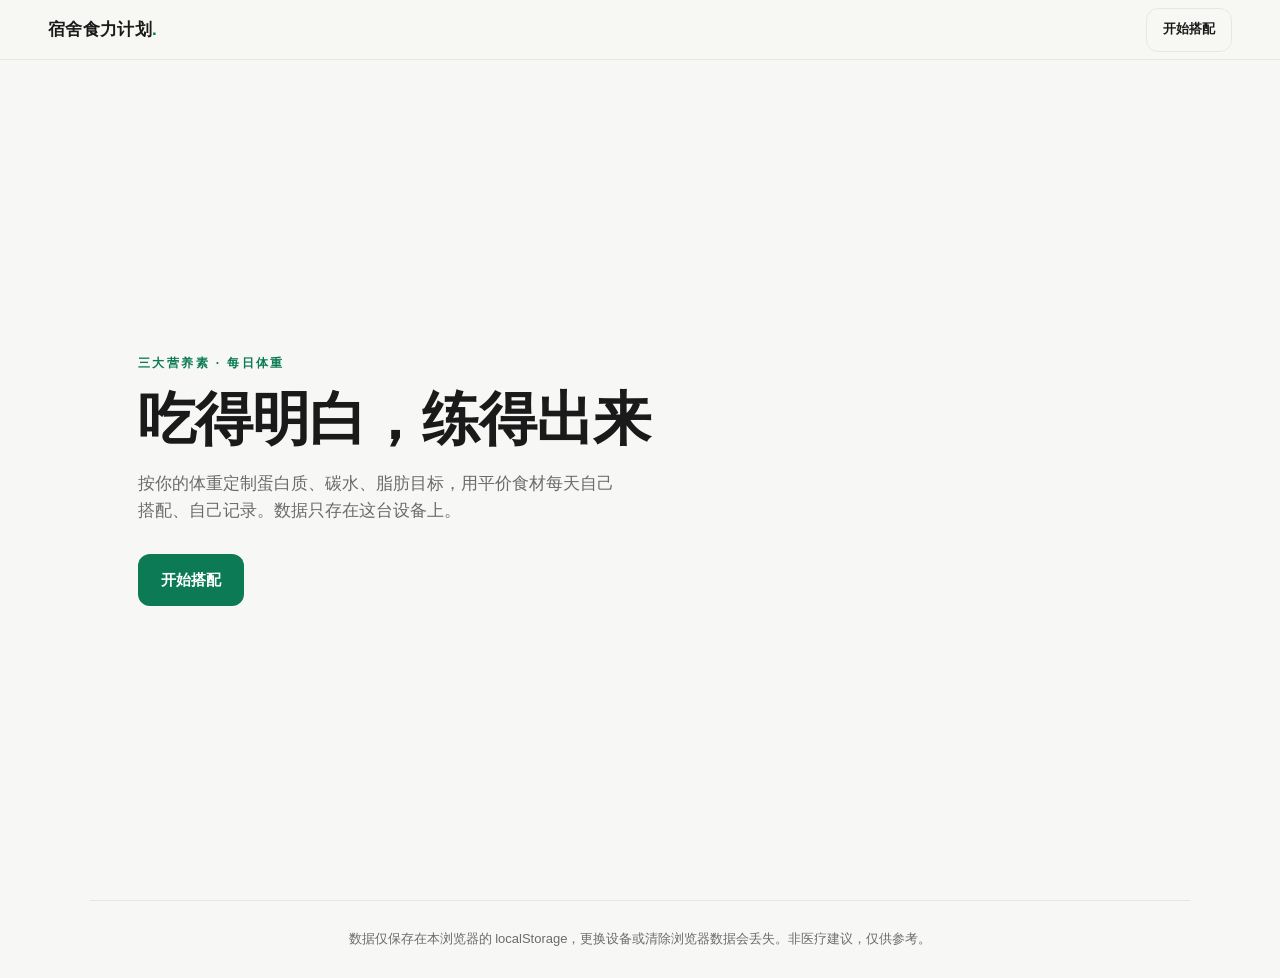
==== index.html @ 304f9b67 "adapt: mobile tabbar + 44px touch targets; document: sync DESIGN.md/design.json" ====
<!DOCTYPE html>
<html lang="zh-CN">
<head>
<meta charset="UTF-8">
<meta name="viewport" content="width=device-width, initial-scale=1.0">
<meta name="color-scheme" content="light dark">
<title>宿舍食力计划</title>
<link rel="stylesheet" href="styles.css">
</head>
<body>

<nav>
  <span class="brand">宿舍食力计划<span class="dot">.</span></span>
  <a class="btn ghost small" id="navCta" href="dorm-fit.html">开始搭配</a>
</nav>

<main>

  <header class="hero solo">
    <div class="hero-copy">
      <div class="eyebrow">三大营养素 · 每日体重</div>
      <h1>吃得明白，练得出来</h1>
      <p class="sub">按你的体重定制蛋白质、碳水、脂肪目标，用平价食材每天自己搭配、自己记录。数据只存在这台设备上。</p>
      <div class="ctas">
        <a class="btn primary" id="ctaMain" href="dorm-fit.html">开始搭配</a>
      </div>
    </div>
  </header>

</main>

<footer>数据仅保存在本浏览器的 localStorage，更换设备或清除浏览器数据会丢失。非医疗建议，仅供参考。</footer>

<nav class="tabbar" aria-label="主导航">
  <a href="dorm-fit.html#targets"><svg viewBox="0 0 24 24" fill="none" stroke="currentColor" stroke-width="2"><rect x="3" y="3" width="18" height="18" rx="2"/><path d="M9 9h6v6H9z"/></svg>目标</a>
  <a href="dorm-fit.html#foods"><svg viewBox="0 0 24 24" fill="none" stroke="currentColor" stroke-width="2"><path d="M12 2L2 7l10 5 10-5-10-5zM2 17l10 5 10-5M2 12l10 5 10-5"/></svg>食材</a>
  <a href="dorm-fit.html#plan" aria-current="page"><svg viewBox="0 0 24 24" fill="none" stroke="currentColor" stroke-width="2"><rect x="3" y="4" width="18" height="18" rx="2"/><path d="M9 12h6M9 16h6"/></svg>搭配</a>
  <a href="dorm-fit.html#weight"><svg viewBox="0 0 24 24" fill="none" stroke="currentColor" stroke-width="2"><path d="M12 2v20M17 5H7"/></svg>体重</a>
  <a href="dorm-fit.html#purchases"><svg viewBox="0 0 24 24" fill="none" stroke="currentColor" stroke-width="2"><circle cx="9" cy="21" r="1"/><circle cx="20" cy="21" r="1"/><path d="M1 1h4l2.68 13.39a2 2 0 0 0 2 1.61h9.72a2 2 0 0 0 2-1.61L23 6H6"/></svg>采购</a>
</nav>

<script>
try {
  if (localStorage.getItem('dorm-fit-profile')) {
    document.getElementById('ctaMain').textContent = '继续搭配';
    document.getElementById('navCta').textContent = '继续搭配';
  }
} catch (e) {}
</script>

</body>
</html>
---- styles.css ----
:root{
  --bg:#f7f7f5; --surface:#ffffff; --text:#1a1a1a; --muted:#6b6b6b;
  --line:#e6e6e2; --accent:#0f9d6e; --accent-text:#0b7a55; --accent-fill:#0b7a55;
  --accent-soft:#e6f5ee; --on-accent:#ffffff; --err:#c0392b;
  accent-color:var(--accent);
}
@media (prefers-color-scheme: dark){
  :root{
    --bg:#0e0f0e; --surface:#171817; --text:#f2f2f0; --muted:#9a9a96;
    --line:#272827; --accent:#2fbd86; --accent-text:#4fd39f; --accent-fill:#2fbd86;
    --accent-soft:#14382b; --on-accent:#0a1611; --err:#e5736a;
  }
}
*{box-sizing:border-box}
html{scroll-behavior:smooth; scrollbar-color:var(--muted) transparent; scrollbar-width:thin}
::-webkit-scrollbar{width:10px; height:10px}
::-webkit-scrollbar-track{background:transparent}
::-webkit-scrollbar-thumb{background:var(--muted); border-radius:5px; border:3px solid var(--bg)}
::selection{background:var(--accent); color:var(--on-accent)}
::placeholder{color:var(--muted); opacity:1}
body{
  margin:0; background:var(--bg); color:var(--text);
  font-family:-apple-system,BlinkMacSystemFont,"PingFang SC","Microsoft YaHei","Segoe UI",sans-serif;
  line-height:1.6; font-size:16px; -webkit-font-smoothing:antialiased;
}
nav{
  position:sticky; top:0; z-index:10; height:60px; display:flex; align-items:center;
  justify-content:space-between; padding:0 clamp(16px,4vw,48px);
  background:color-mix(in srgb, var(--bg) 82%, transparent);
  backdrop-filter:blur(10px); border-bottom:1px solid var(--line);
}
.brand{font-weight:800; letter-spacing:.02em; font-size:17px; color:var(--text); text-decoration:none}
.brand .dot{color:var(--accent-text)}
.navlinks{display:flex; gap:22px; font-size:14px; color:var(--muted)}
.navlinks a{color:inherit; text-decoration:none; text-underline-offset:3px}
.navlinks a:hover{color:var(--text)}
@media(max-width:760px){.navlinks{display:none}}

main{max-width:1100px; margin:0 auto; padding:0 clamp(16px,4vw,48px)}

.hero{
  min-height:calc(100dvh - 60px); display:grid; grid-template-columns:1.15fr .85fr;
  align-items:center; gap:clamp(24px,5vw,72px); padding:clamp(24px,5vw,64px) 0;
}
@media(max-width:860px){.hero{grid-template-columns:1fr; min-height:0}}
.hero.solo{grid-template-columns:1fr; max-width:820px}
.eyebrow{font-size:12px; letter-spacing:.2em; text-transform:uppercase; color:var(--accent-text); font-weight:700}
.hero h1{font-size:clamp(34px,5.4vw,58px); line-height:1.12; letter-spacing:-.02em; margin:14px 0 18px; text-wrap:balance}
.hero .sub,.page-intro .sub{color:var(--muted); font-size:17px; max-width:52ch}
.hero .ctas,.page-intro .ctas{display:flex; gap:14px; margin-top:30px; flex-wrap:wrap}

.page-intro{padding:clamp(32px,5vw,60px) 0 0}
.page-intro h1{font-size:clamp(30px,4.4vw,46px); line-height:1.14; letter-spacing:-.02em; margin:12px 0 14px; text-wrap:balance}
.page-intro .sub{margin:0; font-size:16px}
.btn{
  display:inline-flex; align-items:center; justify-content:center; gap:8px;
  border-radius:12px; padding:13px 22px; font-size:15px; font-weight:700; cursor:pointer;
  border:1px solid transparent; text-decoration:none; transition:transform .12s ease;
  font-family:inherit;
}
.btn:active{transform:scale(.98)}
.btn.primary{background:var(--accent-fill); color:var(--on-accent)}
.btn.ghost{background:transparent; color:var(--text); border-color:var(--line)}
.btn.ghost:hover{border-color:var(--muted)}
.btn.small{padding:8px 14px; font-size:13px}
.btn:focus-visible,.fadd:focus-visible,.sstep:focus-visible,.sdel:focus-visible,
.navlinks a:focus-visible,.brand:focus-visible{outline:2px solid var(--accent-fill); outline-offset:2px}

@media(max-width:760px){
  .navlinks{display:none}
  .tabbar{display:flex}
}
.tabbar{display:none; position:fixed; bottom:0; left:0; right:0; height:56px; background:var(--surface); border-top:1px solid var(--line); z-index:100; justify-content:space-around; align-items:center; padding-bottom:env(safe-area-inset-bottom,0)}
.tabbar a{display:flex; flex-direction:column; align-items:center; gap:2px; color:var(--muted); text-decoration:none; font-size:11px; flex:1; min-height:44px; justify-content:center; padding:4px 0}
.tabbar a.active,.tabbar a:hover{color:var(--accent-text)}
.tabbar svg{width:22px; height:22px}

.btn{min-height:44px}
.btn.small{min-height:44px; padding:10px 16px}
.sstep{min-width:44px; min-height:44px}
.sdel{min-height:44px; padding:8px 12px}
.fadd{min-height:44px}
.delask .sdel{min-height:44px}

@media(max-width:760px){
  .selrow .sgram{min-height:44px}
  .gramwrap .sgram{min-height:44px}
}

section{padding:clamp(40px,6vw,72px) 0}
.sec-head{margin-bottom:28px}
h2{font-size:clamp(24px,3.4vw,34px); letter-spacing:-.015em; margin:0 0 10px; text-wrap:balance}
.sec-head p{color:var(--muted); margin:0; max-width:60ch; font-size:15px}

.profilebar{display:flex; align-items:center; gap:14px; flex-wrap:wrap; margin-bottom:20px;
  color:var(--muted); font-size:14px; font-variant-numeric:tabular-nums}
.profilebar b{color:var(--text)}

.targets{display:grid; grid-template-columns:repeat(3,1fr); gap:16px; border-top:1px solid var(--line); padding-top:24px}
@media(max-width:700px){.targets{grid-template-columns:1fr}}
.tcard{
  background:var(--surface); border:1px solid var(--line); border-radius:16px; padding:24px 26px;
  display:flex; justify-content:space-between; align-items:flex-end; gap:12px;
}
.tcard .label{color:var(--muted); font-size:13px; margin-bottom:6px}
.tcard .big{font-size:44px; font-weight:800; letter-spacing:-.02em; line-height:1; font-variant-numeric:tabular-nums}
.tcard .unit{font-size:14px; color:var(--muted); font-weight:500}
.tcard .basis{align-self:flex-end; color:var(--muted); font-size:12px; white-space:nowrap}

.foodgrid{display:grid; grid-template-columns:repeat(auto-fill,minmax(210px,1fr)); gap:14px}
.fcard{
  background:var(--surface); border:1px solid var(--line); border-radius:16px; padding:16px;
  display:flex; flex-direction:column; gap:10px; transition:border-color .12s ease, transform .12s ease;
}
.fcard:hover{border-color:var(--accent); transform:translateY(-2px)}
.fcard .fhead{display:flex; justify-content:space-between; align-items:baseline; gap:8px}
.fcard .fname{font-weight:700; font-size:15px}
.fcard .funit{color:var(--muted); font-size:11px; text-align:right}
.macros{display:grid; grid-template-columns:repeat(3,1fr); gap:6px; font-size:12px; color:var(--muted);
  font-variant-numeric:tabular-nums}
.macros div{background:var(--bg); border:1px solid var(--line); border-radius:8px; padding:6px 4px; text-align:center}
.macros b{display:block; font-size:14px; color:var(--text); font-weight:700; margin-top:1px}
.fadd{
  margin-top:auto; border:1px solid var(--line); background:transparent; color:var(--accent-text);
  border-radius:10px; padding:9px 0; font-weight:700; font-size:14px; cursor:pointer;
  transition:background .12s ease, color .12s ease, border-color .12s ease; font-family:inherit;
}
.fadd:hover{background:var(--accent-fill); border-color:var(--accent-fill); color:var(--on-accent)}
.fadd:active{transform:scale(.98)}
.cat-label{font-weight:800; margin:26px 0 12px; font-size:15px}
.cat-label:first-child{margin-top:0}

.plan-wrap{display:grid; grid-template-columns:1fr 360px; gap:clamp(20px,4vw,40px); align-items:start}
@media(max-width:900px){.plan-wrap{grid-template-columns:1fr}}
.datebar{display:flex; align-items:center; gap:14px; flex-wrap:wrap; margin-bottom:16px}
input[type=date], input[type=number], input[type=text], select{
  background:var(--surface); color:var(--text); border:1px solid var(--line); border-radius:10px;
  padding:9px 12px; font-size:15px; font-family:inherit; font-variant-numeric:tabular-nums;
}
input:focus, select:focus{outline:2px solid var(--accent-fill); outline-offset:1px; border-color:var(--accent-fill)}
.panel{background:var(--surface); border:1px solid var(--line); border-radius:16px; padding:20px}
.panel h3{margin:0 0 14px; font-size:15px}
.totrow{margin-bottom:18px}
.totrow:last-child{margin-bottom:0}
.totrow .barline{display:flex; justify-content:space-between; font-size:13px; margin-bottom:6px; font-variant-numeric:tabular-nums}
.totrow .barline .val b{font-size:15px}
.totrow .barline .over{color:var(--accent-text); font-weight:700}
.bar{height:9px; background:var(--bg); border:1px solid var(--line); border-radius:99px; overflow:hidden}
.bar i{display:block; height:100%; width:100%; transform:scaleX(0); transform-origin:left;
  background:var(--accent); border-radius:99px; transition:transform .25s ease}
.empty{color:var(--muted); font-size:14px; padding:18px 0; text-align:center; border:1px dashed var(--line); border-radius:12px}
.selrow{display:flex; align-items:center; gap:10px; padding:10px 0; border-top:1px solid var(--line)}
.selrow:first-of-type{border-top:none}
.selrow .sname{font-weight:700; font-size:14px; min-width:80px}
.selrow .sgram{width:72px; text-align:center; padding:6px; font-size:14px}
.selrow .gramwrap{position:relative; display:inline-flex; align-items:center}
.selrow .gramwrap .sgram{padding-right:24px}
.selrow .gramwrap .gunit{position:absolute; right:9px; font-size:11px; color:var(--muted); pointer-events:none}
@media(max-width:600px){
  .selrow{flex-wrap:wrap}
  .selrow .sname{min-width:0}
  .selrow .smeta{flex-basis:100%; white-space:normal}
}
.sstepper{display:flex; gap:6px}
.sstep{width:34px; height:34px; border-radius:8px; border:1px solid var(--line); background:var(--bg);
  color:var(--text); font-weight:700; cursor:pointer; font-size:15px; line-height:1; font-family:inherit}
.sstep:hover{border-color:var(--accent); color:var(--accent-text)}
.sdel{margin-left:auto; background:none; border:none; color:var(--muted); font-size:12px; cursor:pointer;
  padding:4px; text-decoration:underline; text-underline-offset:3px; font-family:inherit; white-space:nowrap}
.sdel:hover{color:var(--text)}
.sdel.danger{color:var(--err)}
.delask{display:inline-flex; align-items:center; gap:12px; margin-left:auto}
.delask .sdel{margin-left:0}
.smeta{font-size:11px; color:var(--muted); font-variant-numeric:tabular-nums; white-space:nowrap}

.weight-form{display:flex; gap:12px; align-items:flex-end; flex-wrap:wrap}
.field{display:flex; flex-direction:column; gap:6px; font-size:13px; color:var(--muted)}
.chartbox{margin-top:24px}
.chartbox svg{width:100%; height:auto; display:block}
.wlist{margin-top:24px}
.wrow{display:flex; align-items:center; gap:12px; padding:10px 0; border-top:1px solid var(--line); font-variant-numeric:tabular-nums}
.wrow:first-of-type{border-top:none}
.wrow .wdate{color:var(--muted); font-size:13px; min-width:92px}
.wrow .wkg{font-weight:700; font-size:16px}
.delta{margin-left:auto; font-size:13px; color:var(--muted)}
.msg{color:var(--muted); font-size:13px; margin-top:14px}
.err{color:var(--err); font-size:13px; margin-top:10px}

.prow{display:grid; grid-template-columns:1.5fr .8fr .8fr 34px; gap:8px; margin-bottom:8px}
@media(max-width:600px){.prow{grid-template-columns:1fr 1fr}}
.prow input{width:100%}
.prow .sstep{width:34px; height:38px}
.ptotal{display:flex; justify-content:space-between; align-items:baseline; margin:18px 0 6px;
  border-top:1px solid var(--line); padding-top:16px; font-size:14px}
.ptotal b{font-size:22px; font-weight:800; font-variant-numeric:tabular-nums}
.pitem{display:grid; grid-template-columns:1.5fr .8fr .8fr; gap:8px; padding:8px 0; border-top:1px solid var(--line);
  font-size:14px; font-variant-numeric:tabular-nums}
.pitem:first-of-type{border-top:none}
.pitem .qty,.pitem .amt{color:var(--muted)}
.pentry{border:1px solid var(--line); border-radius:12px; padding:14px 16px; margin-bottom:12px}
.pentry .phead{display:flex; justify-content:space-between; align-items:baseline; gap:12px; margin-bottom:6px}
.pentry .pdate{font-weight:700; font-variant-numeric:tabular-nums}
.pentry .ptag{color:var(--muted); font-size:12px}
.pentry .ptot{margin-top:8px; text-align:right; font-weight:700; font-variant-numeric:tabular-nums}
.summary{display:flex; gap:28px; flex-wrap:wrap; padding:16px 0; border-bottom:1px solid var(--line); margin-bottom:16px;
  font-size:14px; color:var(--muted)}
.summary b{display:block; font-size:26px; color:var(--text); font-weight:800; font-variant-numeric:tabular-nums}

.overlay{position:fixed; inset:0; z-index:100; background:rgba(0,0,0,.55); display:flex;
  align-items:center; justify-content:center; padding:20px}
.overlay[hidden]{display:none}
.modal{background:var(--surface); border:1px solid var(--line); border-radius:16px; padding:clamp(22px,4vw,34px);
  max-width:440px; width:100%; max-height:92vh; overflow:auto}
.modal h2{margin:0 0 8px; font-size:24px}
.modal p.sub{color:var(--muted); font-size:14px; margin:0 0 22px}
.modal .fields{display:grid; gap:16px}
.modal .fields .field input, .modal .fields .field select{width:100%}
.modal .actions{margin-top:26px}

footer{border-top:1px solid var(--line); padding:28px clamp(16px,4vw,48px); color:var(--muted); font-size:13px;
  text-align:center; max-width:1100px; margin:0 auto}
@media (prefers-reduced-motion: reduce){
  html{scroll-behavior:auto} *{transition:none !important}
  [data-reveal]{opacity:1 !important; transform:none !important}
}
[data-reveal]{opacity:0; transform:translateY(18px); transition:opacity .5s ease, transform .5s ease}
[data-reveal].in{opacity:1; transform:none}
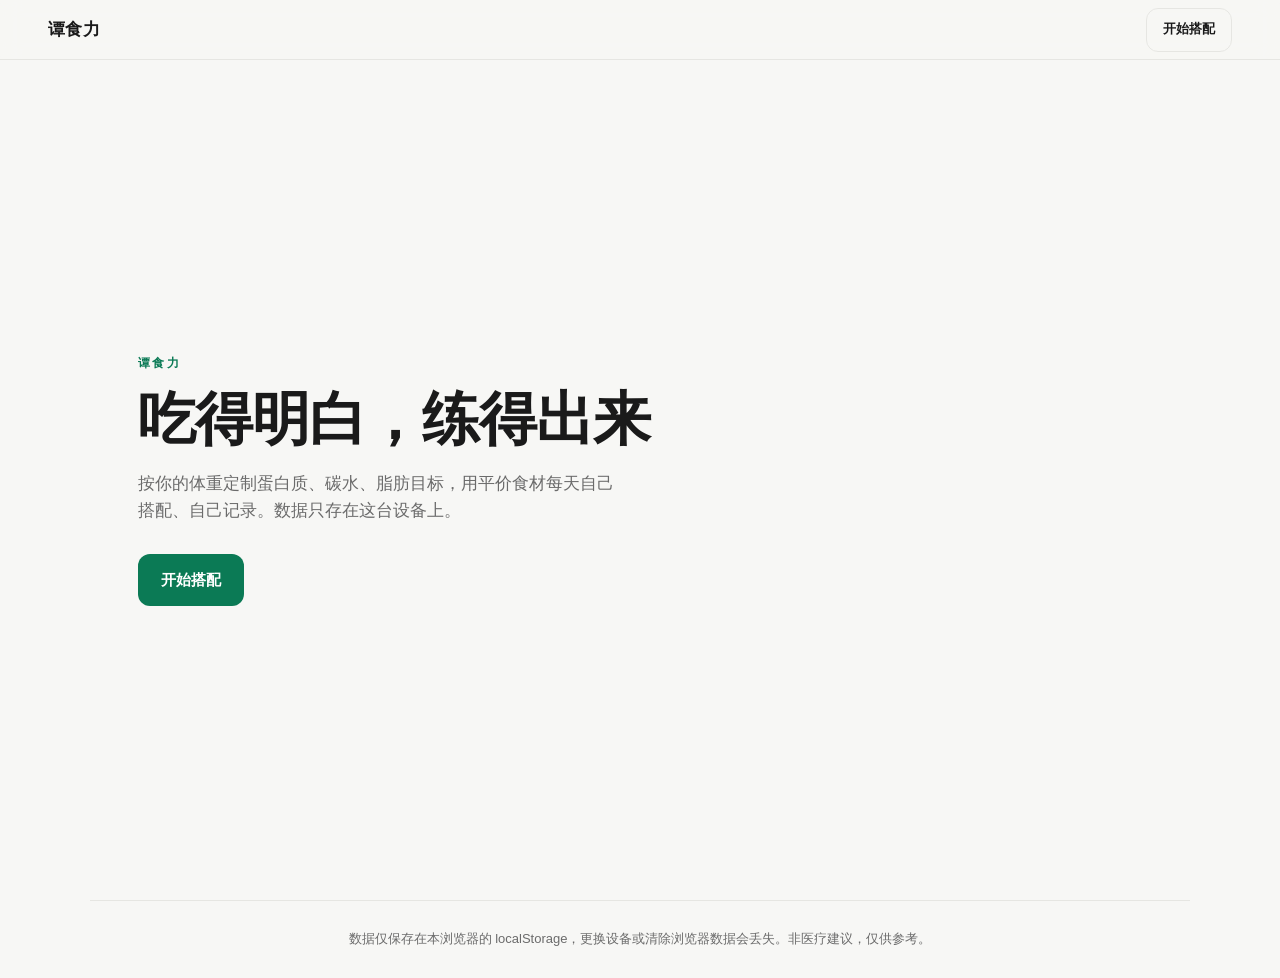
==== commit f3aba8fe: "brand: 谭食力; feature: 自定义食材+导出导入+自动重算开关+周月视图" ====
--- a/index.html
+++ b/index.html
@@ -4,13 +4,13 @@
 <meta charset="UTF-8">
 <meta name="viewport" content="width=device-width, initial-scale=1.0">
 <meta name="color-scheme" content="light dark">
-<title>宿舍食力计划</title>
+<title>谭食力</title>
 <link rel="stylesheet" href="styles.css">
 </head>
 <body>
 
 <nav>
-  <span class="brand">宿舍食力计划<span class="dot">.</span></span>
+  <span class="brand">谭食力</span>
   <a class="btn ghost small" id="navCta" href="dorm-fit.html">开始搭配</a>
 </nav>
 
@@ -18,7 +18,7 @@
 
   <header class="hero solo">
     <div class="hero-copy">
-      <div class="eyebrow">三大营养素 · 每日体重</div>
+      <div class="eyebrow">谭食力</div>
       <h1>吃得明白，练得出来</h1>
       <p class="sub">按你的体重定制蛋白质、碳水、脂肪目标，用平价食材每天自己搭配、自己记录。数据只存在这台设备上。</p>
       <div class="ctas">
--- a/styles.css
+++ b/styles.css
@@ -44,6 +44,8 @@
 }
 @media(max-width:860px){.hero{grid-template-columns:1fr; min-height:0}}
 .hero.solo{grid-template-columns:1fr; max-width:820px}
+.hero.with-image{grid-template-columns:1.15fr .85fr; max-width:1100px}
+@media(max-width:860px){.hero.with-image{grid-template-columns:1fr}}
 .eyebrow{font-size:12px; letter-spacing:.2em; text-transform:uppercase; color:var(--accent-text); font-weight:700}
 .hero h1{font-size:clamp(34px,5.4vw,58px); line-height:1.12; letter-spacing:-.02em; margin:14px 0 18px; text-wrap:balance}
 .hero .sub,.page-intro .sub{color:var(--muted); font-size:17px; max-width:52ch}
@@ -214,6 +216,9 @@
 .modal h2{margin:0 0 8px; font-size:24px}
 .modal p.sub{color:var(--muted); font-size:14px; margin:0 0 22px}
 .modal .fields{display:grid; gap:16px}
+.field-row{display:grid; grid-template-columns:repeat(3,1fr); gap:12px}
+@media(max-width:600px){.field-row{grid-template-columns:1fr}}
+.custom-food-bar{margin:16px 0; text-align:right}
 .modal .fields .field input, .modal .fields .field select{width:100%}
 .modal .actions{margin-top:26px}
 
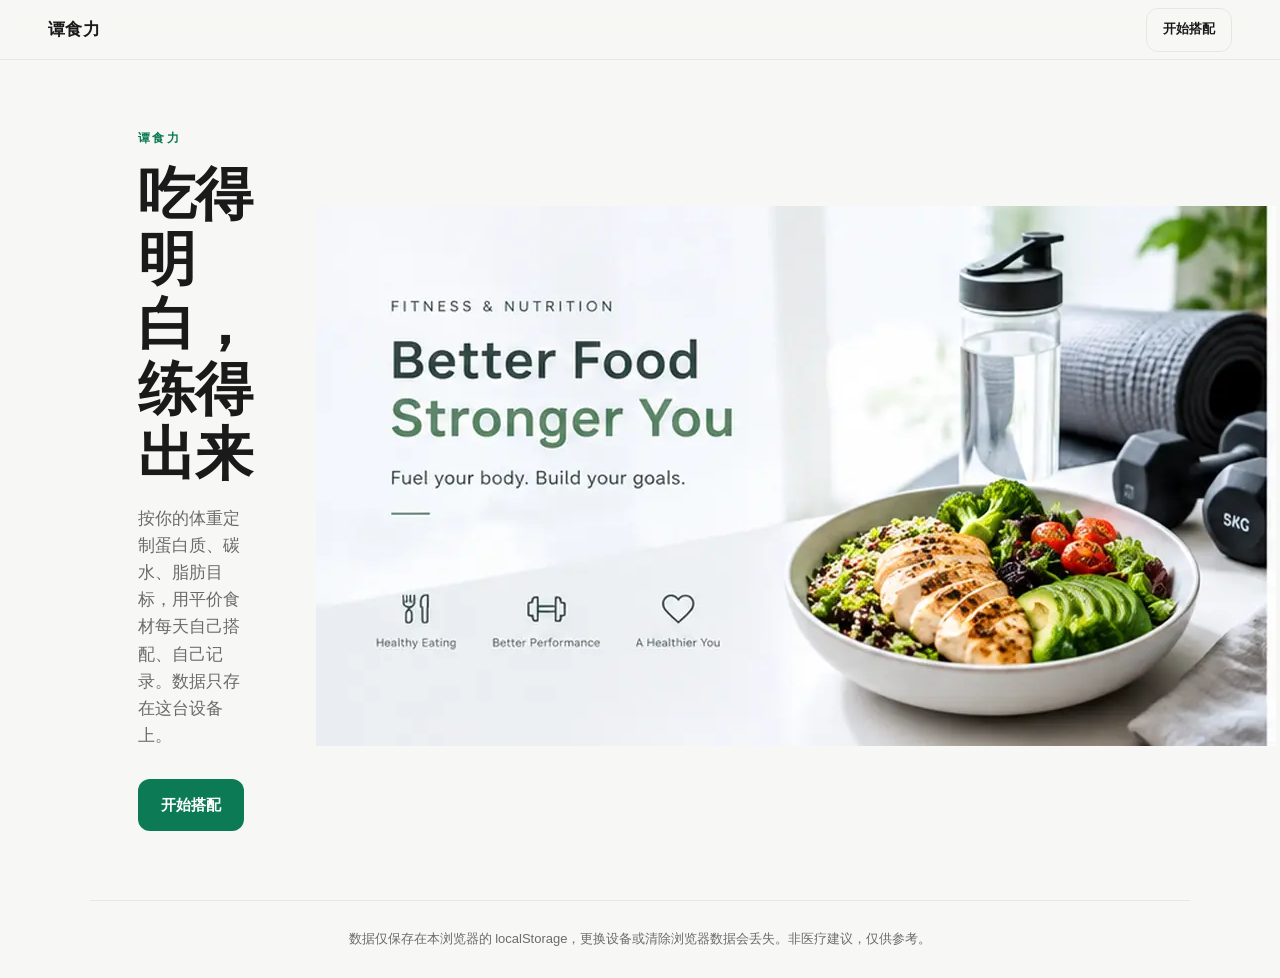
==== commit 7a1bad40: "fix: landing hero image; ensure custom food button visible" ====
--- a/index.html
+++ b/index.html
@@ -16,7 +16,7 @@
 
 <main>
 
-  <header class="hero solo">
+  <header class="hero with-image">
     <div class="hero-copy">
       <div class="eyebrow">谭食力</div>
       <h1>吃得明白，练得出来</h1>
@@ -24,6 +24,9 @@
       <div class="ctas">
         <a class="btn primary" id="ctaMain" href="dorm-fit.html">开始搭配</a>
       </div>
+    </div>
+    <div class="imgwrap">
+      <img src="01_home_hero.webp" alt="宿舍健身饮食：备餐台、电子秤、食材、笔记本" loading="eager" decoding="async">
     </div>
   </header>
 
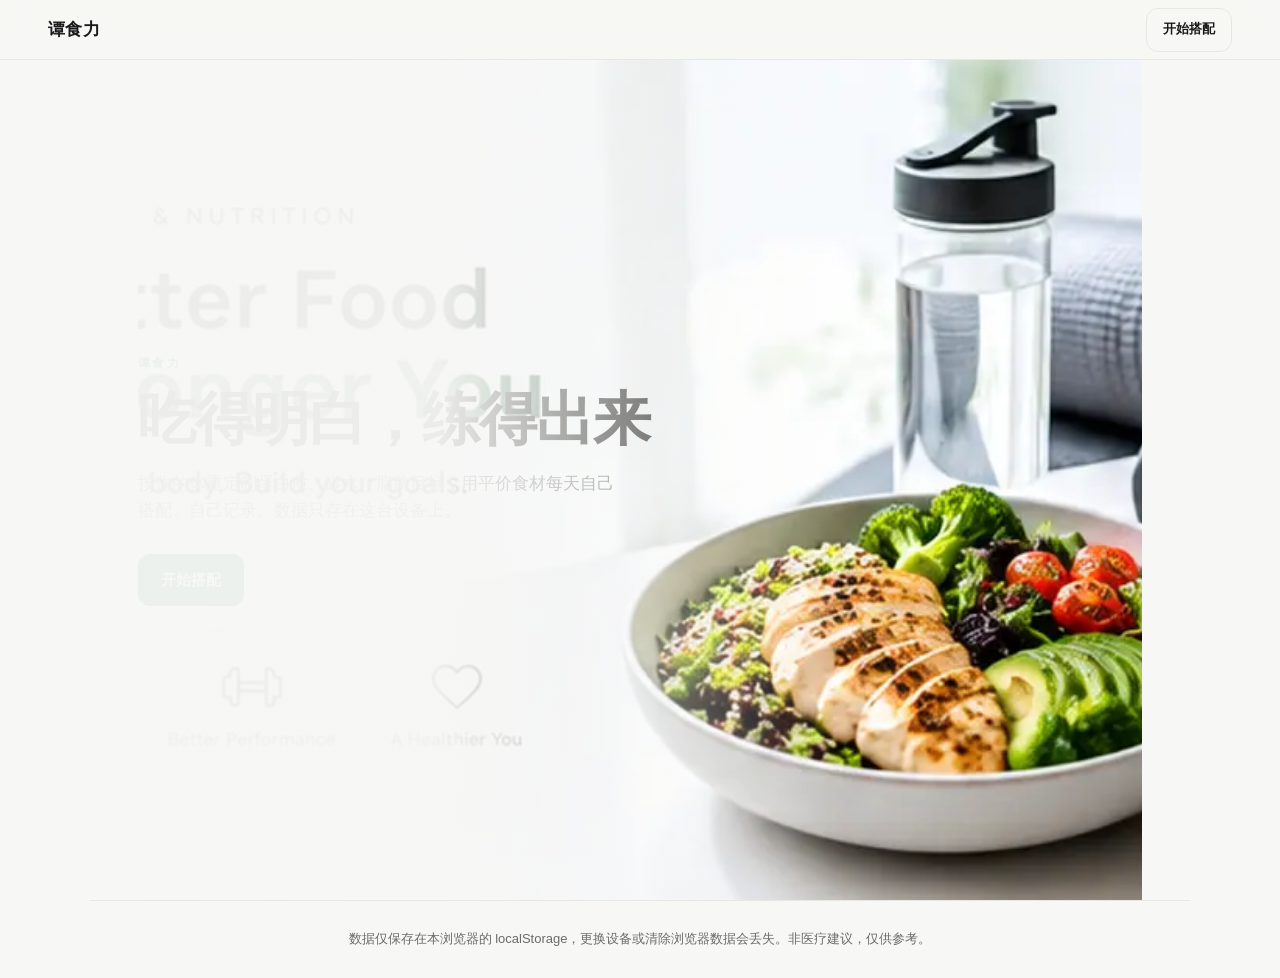
==== commit 6cedca0b: "landing: hero bg image full-cover" ====
--- a/index.html
+++ b/index.html
@@ -16,7 +16,7 @@
 
 <main>
 
-  <header class="hero with-image">
+  <header class="hero with-bg" style="background-image:url('01_home_hero.webp')">
     <div class="hero-copy">
       <div class="eyebrow">谭食力</div>
       <h1>吃得明白，练得出来</h1>
@@ -24,9 +24,6 @@
       <div class="ctas">
         <a class="btn primary" id="ctaMain" href="dorm-fit.html">开始搭配</a>
       </div>
-    </div>
-    <div class="imgwrap">
-      <img src="01_home_hero.webp" alt="宿舍健身饮食：备餐台、电子秤、食材、笔记本" loading="eager" decoding="async">
     </div>
   </header>
 
--- a/styles.css
+++ b/styles.css
@@ -46,6 +46,9 @@
 .hero.solo{grid-template-columns:1fr; max-width:820px}
 .hero.with-image{grid-template-columns:1.15fr .85fr; max-width:1100px}
 @media(max-width:860px){.hero.with-image{grid-template-columns:1fr}}
+.hero.with-bg{grid-template-columns:1fr; min-height:calc(100dvh - 60px); background-size:cover; background-position:center; background-repeat:no-repeat; position:relative}
+.hero.with-bg::before{content:""; position:absolute; inset:0; background:linear-gradient(90deg,rgba(247,247,245,.95) 30%,transparent 70%)}
+@media(prefers-color-scheme:dark){.hero.with-bg::before{background:linear-gradient(90deg,rgba(14,15,14,.95) 30%,transparent 70%)}}
 .eyebrow{font-size:12px; letter-spacing:.2em; text-transform:uppercase; color:var(--accent-text); font-weight:700}
 .hero h1{font-size:clamp(34px,5.4vw,58px); line-height:1.12; letter-spacing:-.02em; margin:14px 0 18px; text-wrap:balance}
 .hero .sub,.page-intro .sub{color:var(--muted); font-size:17px; max-width:52ch}
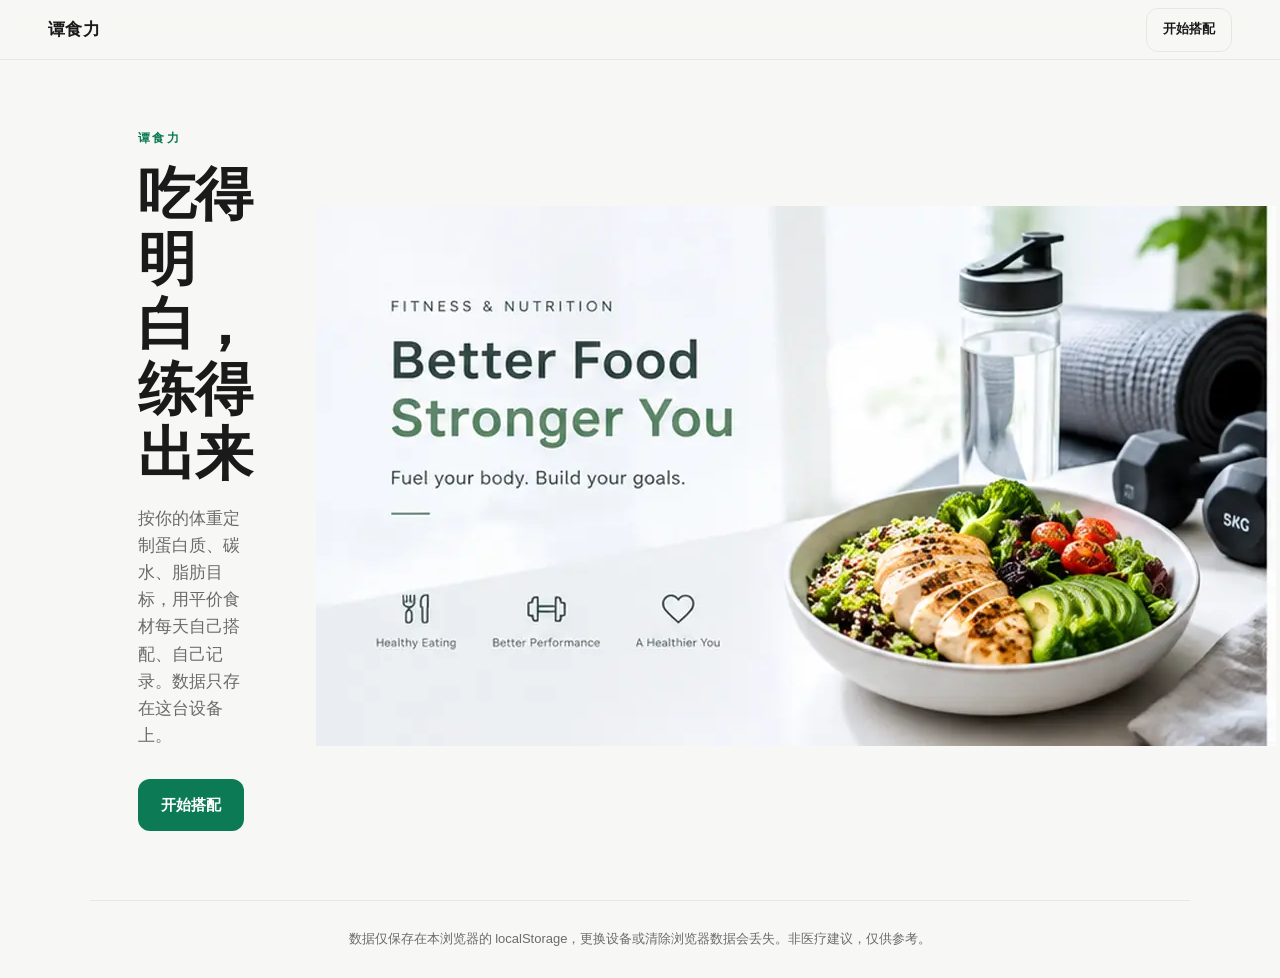
==== commit 43e48d5c: "revert: landing hero back to side-by-side image" ====
--- a/index.html
+++ b/index.html
@@ -16,7 +16,7 @@
 
 <main>
 
-  <header class="hero with-bg" style="background-image:url('01_home_hero.webp')">
+  <header class="hero with-image">
     <div class="hero-copy">
       <div class="eyebrow">谭食力</div>
       <h1>吃得明白，练得出来</h1>
@@ -24,6 +24,9 @@
       <div class="ctas">
         <a class="btn primary" id="ctaMain" href="dorm-fit.html">开始搭配</a>
       </div>
+    </div>
+    <div class="imgwrap">
+      <img src="01_home_hero.webp" alt="宿舍健身饮食：备餐台、电子秤、食材、笔记本" loading="eager" decoding="async">
     </div>
   </header>
 
--- a/styles.css
+++ b/styles.css
@@ -46,9 +46,6 @@
 .hero.solo{grid-template-columns:1fr; max-width:820px}
 .hero.with-image{grid-template-columns:1.15fr .85fr; max-width:1100px}
 @media(max-width:860px){.hero.with-image{grid-template-columns:1fr}}
-.hero.with-bg{grid-template-columns:1fr; min-height:calc(100dvh - 60px); background-size:cover; background-position:center; background-repeat:no-repeat; position:relative}
-.hero.with-bg::before{content:""; position:absolute; inset:0; background:linear-gradient(90deg,rgba(247,247,245,.95) 30%,transparent 70%)}
-@media(prefers-color-scheme:dark){.hero.with-bg::before{background:linear-gradient(90deg,rgba(14,15,14,.95) 30%,transparent 70%)}}
 .eyebrow{font-size:12px; letter-spacing:.2em; text-transform:uppercase; color:var(--accent-text); font-weight:700}
 .hero h1{font-size:clamp(34px,5.4vw,58px); line-height:1.12; letter-spacing:-.02em; margin:14px 0 18px; text-wrap:balance}
 .hero .sub,.page-intro .sub{color:var(--muted); font-size:17px; max-width:52ch}
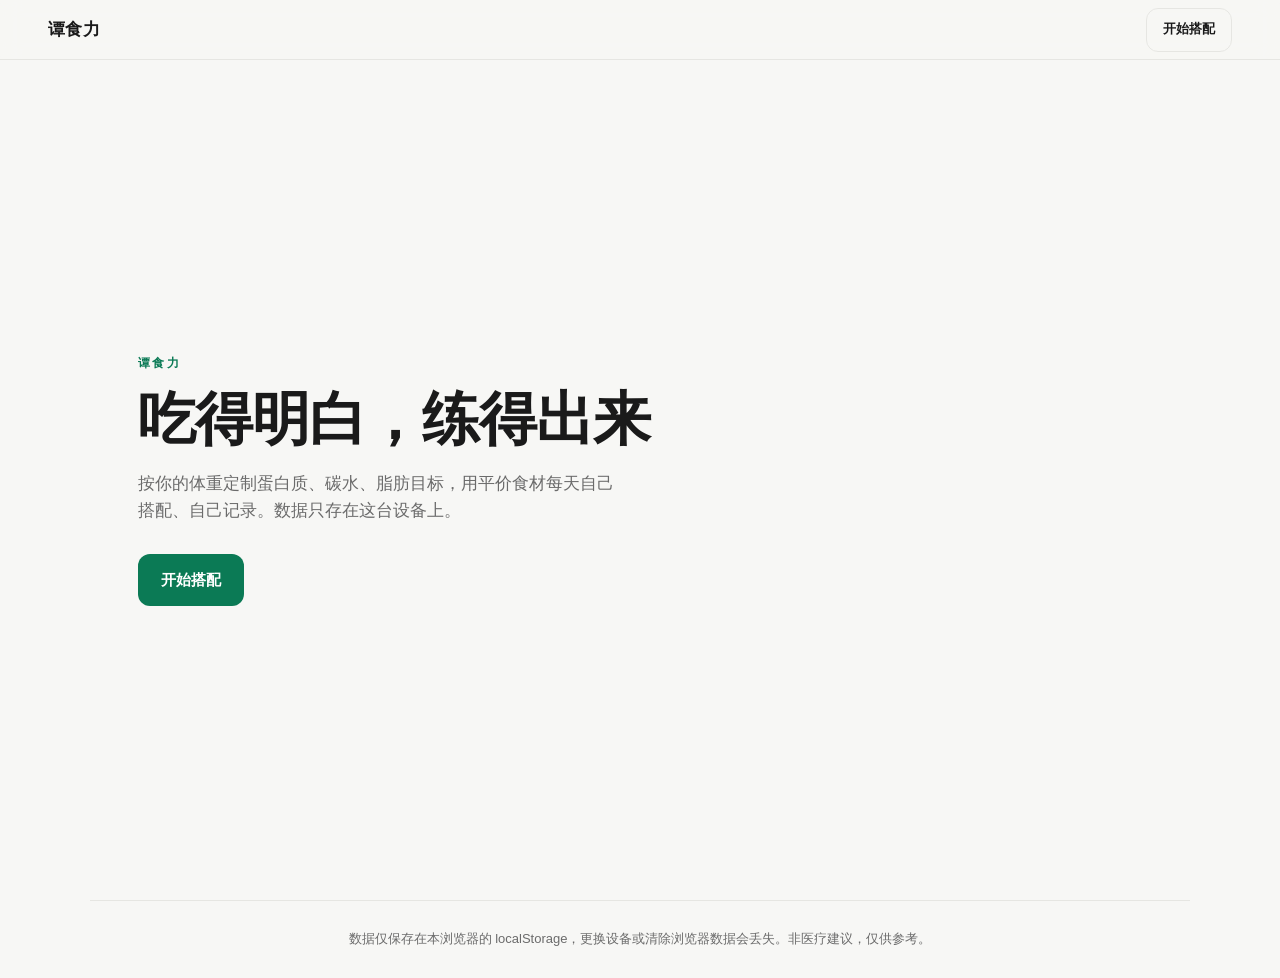
==== commit f06035d0: "remove landing hero image" ====
--- a/index.html
+++ b/index.html
@@ -16,7 +16,7 @@
 
 <main>
 
-  <header class="hero with-image">
+  <header class="hero solo">
     <div class="hero-copy">
       <div class="eyebrow">谭食力</div>
       <h1>吃得明白，练得出来</h1>
@@ -24,9 +24,6 @@
       <div class="ctas">
         <a class="btn primary" id="ctaMain" href="dorm-fit.html">开始搭配</a>
       </div>
-    </div>
-    <div class="imgwrap">
-      <img src="01_home_hero.webp" alt="宿舍健身饮食：备餐台、电子秤、食材、笔记本" loading="eager" decoding="async">
     </div>
   </header>
 
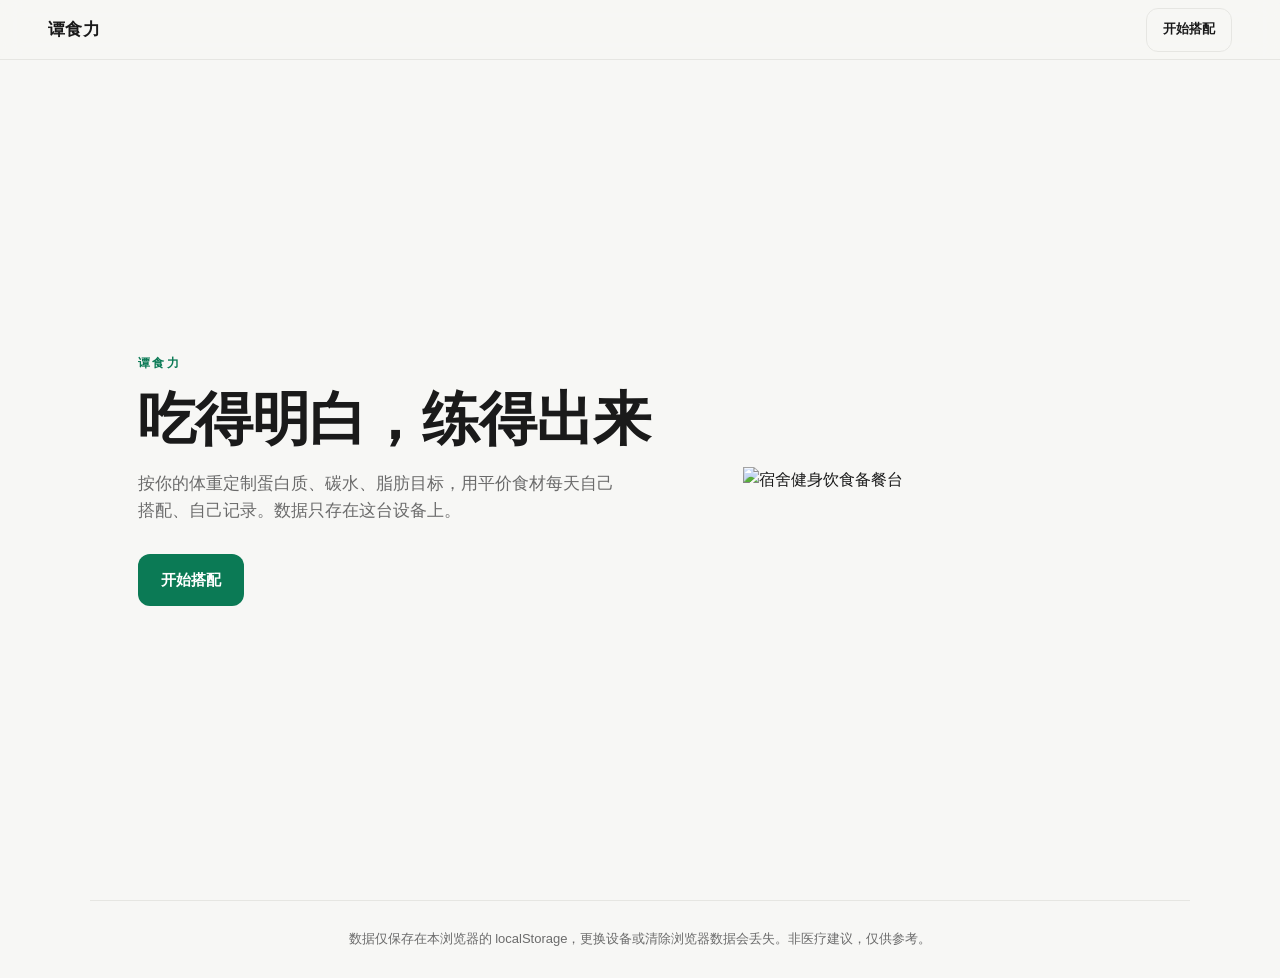
==== commit 16a325cb: "landing + tool page: add crop-1/crop-2 images side by side" ====
--- a/index.html
+++ b/index.html
@@ -16,7 +16,7 @@
 
 <main>
 
-  <header class="hero solo">
+  <header class="hero with-image">
     <div class="hero-copy">
       <div class="eyebrow">谭食力</div>
       <h1>吃得明白，练得出来</h1>
@@ -24,6 +24,9 @@
       <div class="ctas">
         <a class="btn primary" id="ctaMain" href="dorm-fit.html">开始搭配</a>
       </div>
+    </div>
+    <div class="imgwrap">
+      <img src="crop-1.webp" alt="宿舍健身饮食备餐台" loading="eager" decoding="async">
     </div>
   </header>
 
--- a/styles.css
+++ b/styles.css
@@ -46,6 +46,9 @@
 .hero.solo{grid-template-columns:1fr; max-width:820px}
 .hero.with-image{grid-template-columns:1.15fr .85fr; max-width:1100px}
 @media(max-width:860px){.hero.with-image{grid-template-columns:1fr}}
+.page-intro.with-image{display:grid; grid-template-columns:1.15fr .85fr; align-items:center; gap:clamp(24px,5vw,72px); padding:clamp(24px,5vw,64px) 0}
+.page-intro.with-image .page-intro-copy{display:flex; flex-direction:column; justify-content:center}
+@media(max-width:860px){.page-intro.with-image{grid-template-columns:1fr; min-height:0; padding:clamp(24px,5vw,48px) 0}}
 .eyebrow{font-size:12px; letter-spacing:.2em; text-transform:uppercase; color:var(--accent-text); font-weight:700}
 .hero h1{font-size:clamp(34px,5.4vw,58px); line-height:1.12; letter-spacing:-.02em; margin:14px 0 18px; text-wrap:balance}
 .hero .sub,.page-intro .sub{color:var(--muted); font-size:17px; max-width:52ch}
